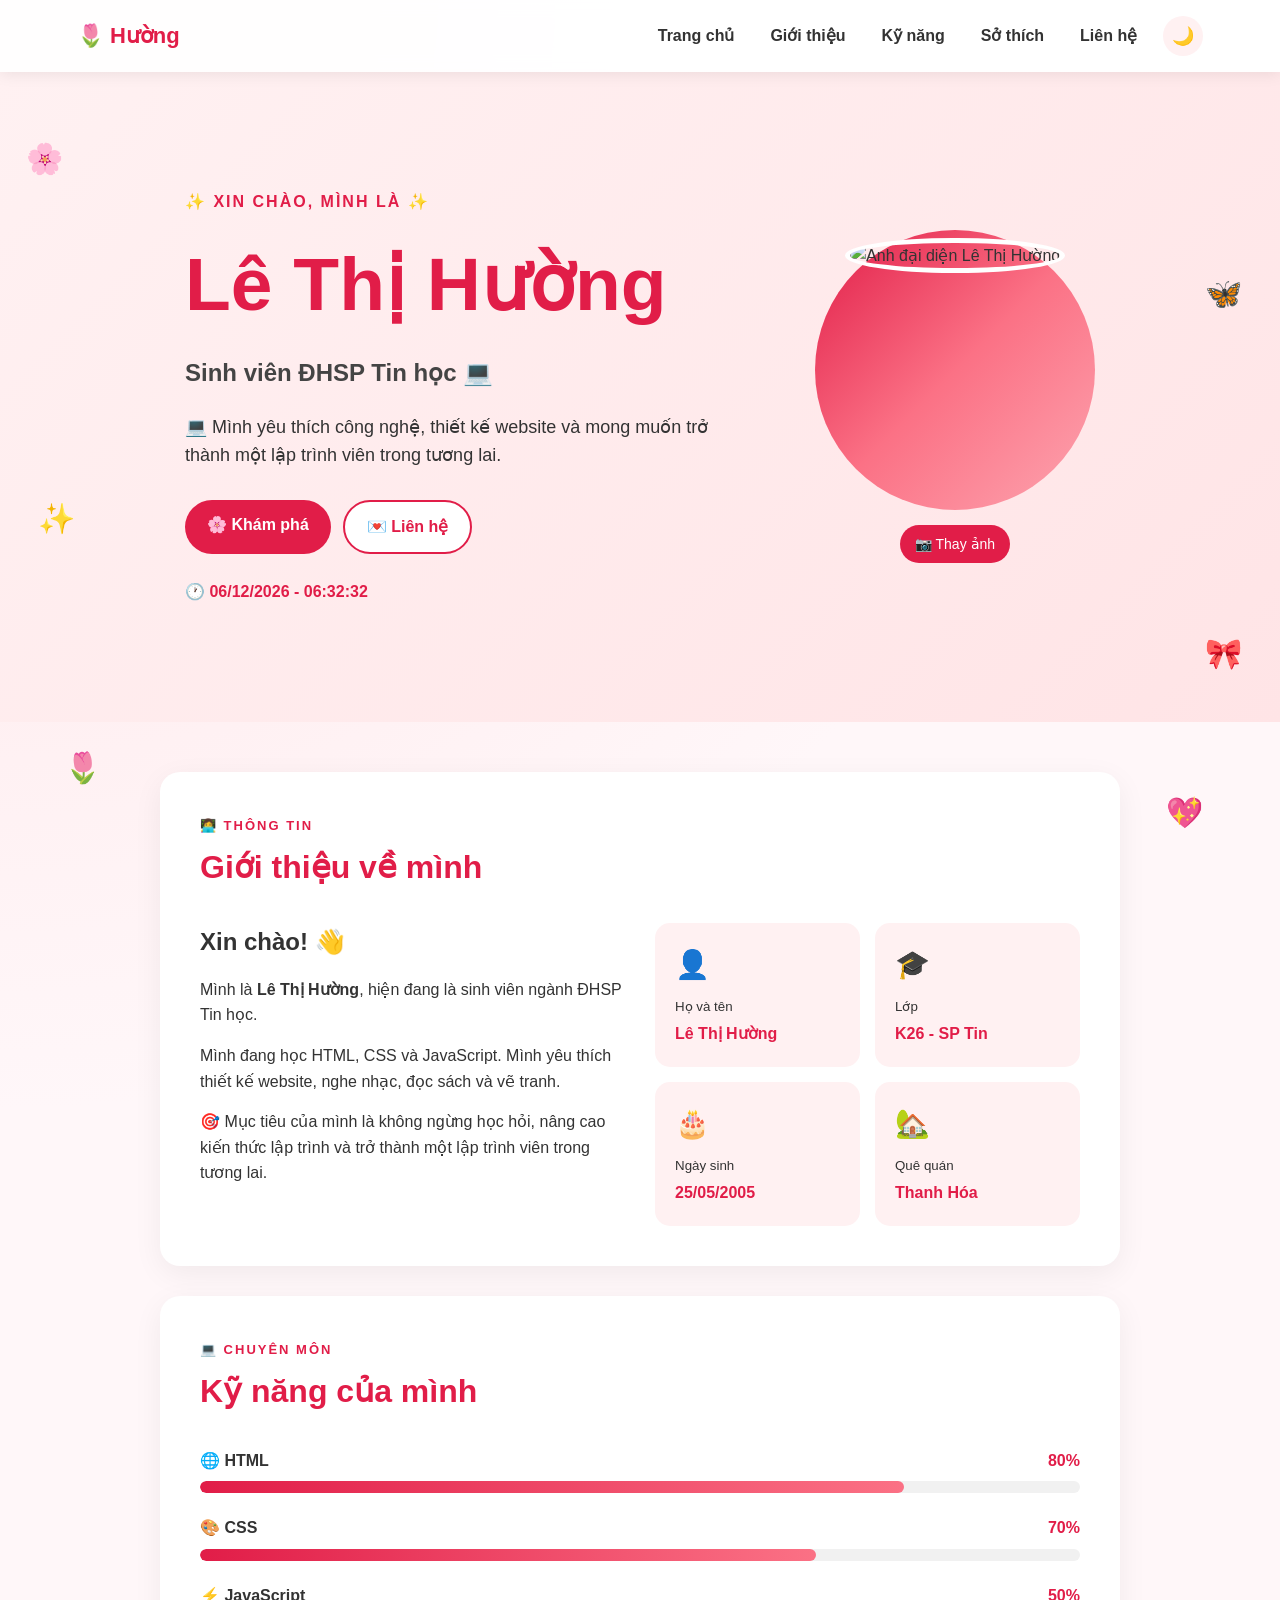
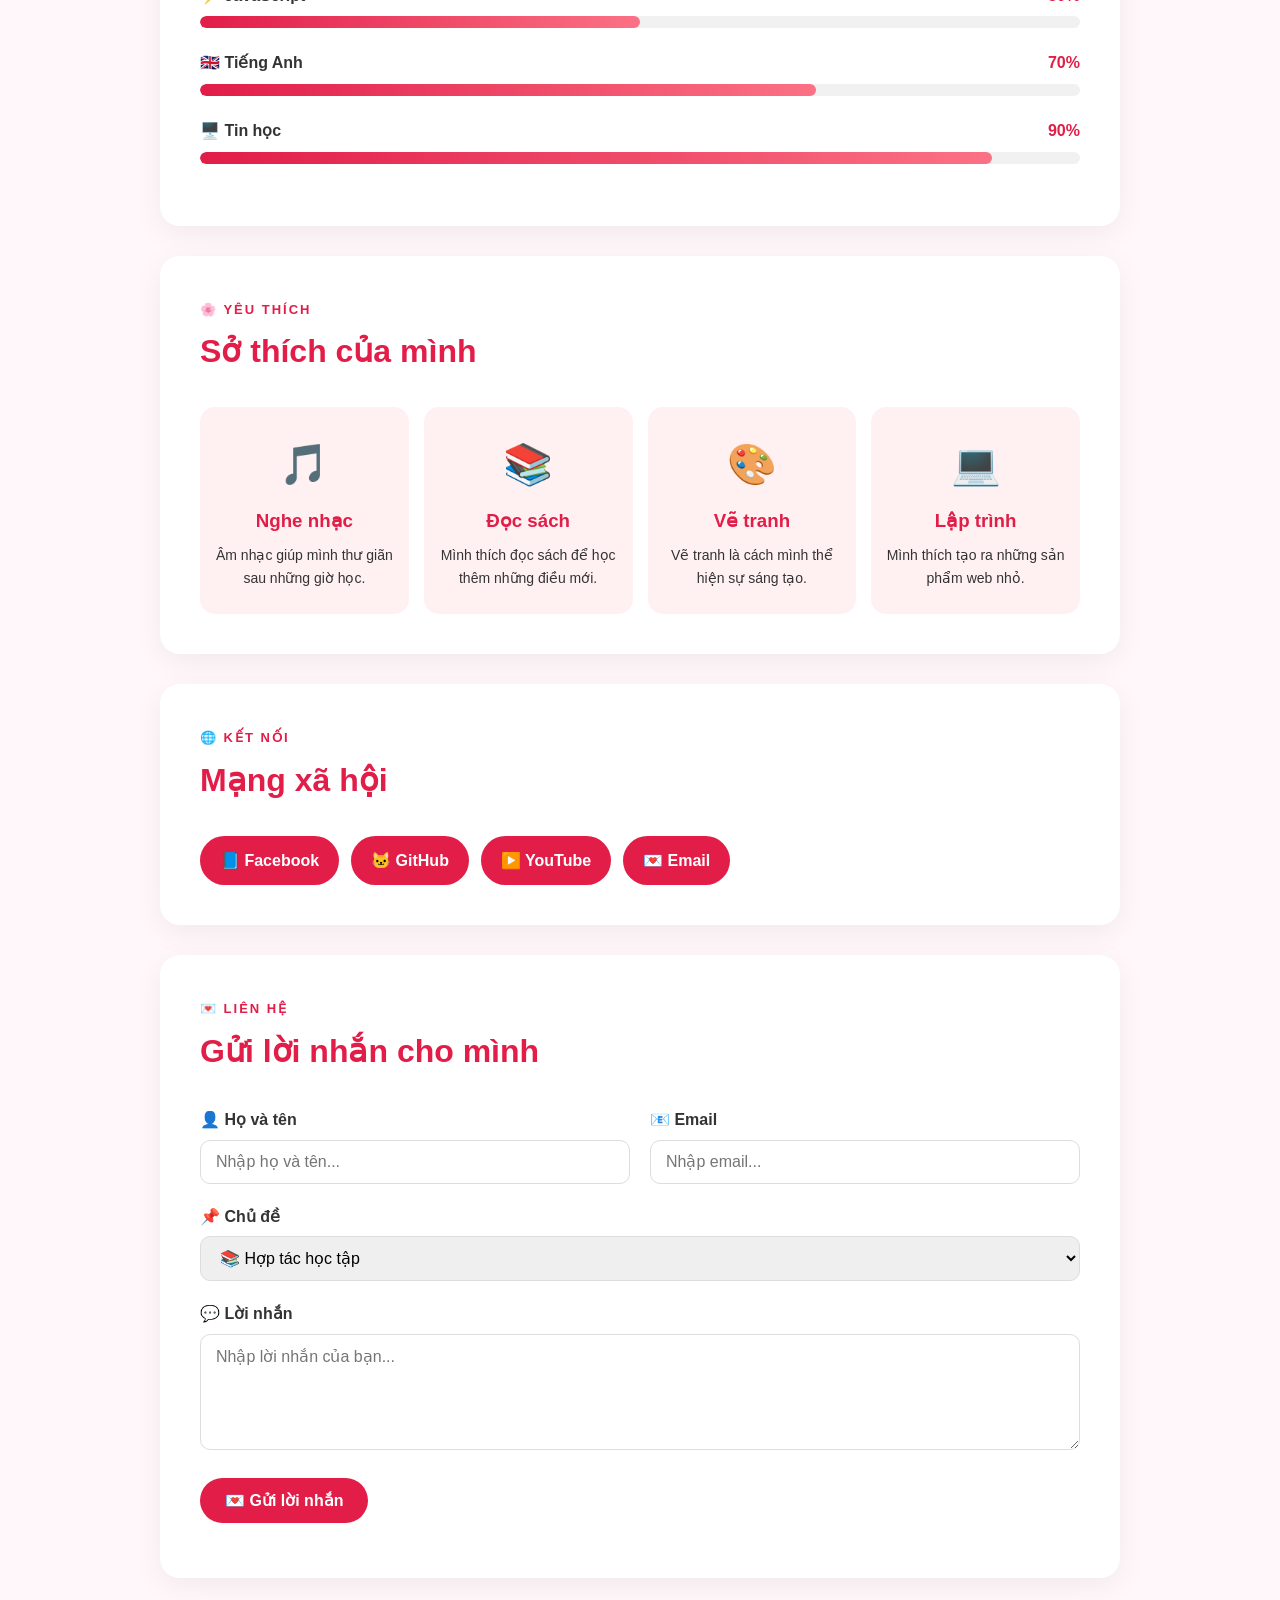
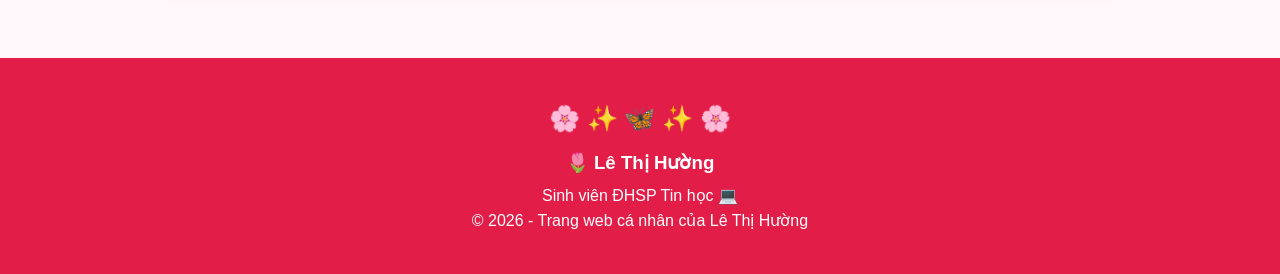
==== index.html @ eba1421c "Add files via upload" ====
<!DOCTYPE html>
<html lang="vi">
<head>
    <meta charset="UTF-8">
    <meta name="viewport" content="width=device-width, initial-scale=1.0">
    <title>Lê Thị Hường | Sư phạm Tin học</title>
    <link rel="stylesheet" href="css/style.css">
</head>
<body>

<nav class="navbar">
    <div class="logo">🌷 Hường</div>
    <button id="menu-toggle" class="menu-toggle">☰</button>
    <div id="menu" class="menu">
        <a href="#trang-chu">Trang chủ</a>
        <a href="#gioi-thieu">Giới thiệu</a>
        <a href="#ky-nang">Kỹ năng</a>
        <a href="#so-thich">Sở thích</a>
        <a href="#lien-he">Liên hệ</a>
    </div>
    <button id="dark-mode" class="dark-mode">🌙</button>
</nav>

<div class="sticker sticker-1">🌸</div>
<div class="sticker sticker-2">🦋</div>
<div class="sticker sticker-3">✨</div>
<div class="sticker sticker-4">🎀</div>
<div class="sticker sticker-5">🌷</div>
<div class="sticker sticker-6">💖</div>

<header id="trang-chu" class="hero">
    <div class="hero-content">
        <p class="hello">✨ XIN CHÀO, MÌNH LÀ ✨</p>
        <h1>Lê Thị Hường</h1>
        <h2 id="typing">Sinh viên ĐHSP Tin học</h2>
        <p class="hero-description">💻 Mình yêu thích công nghệ, thiết kế website và mong muốn trở thành một lập trình viên trong tương lai.</p>
        <div class="hero-buttons">
            <a href="#gioi-thieu" class="btn">🌸 Khám phá</a>
            <a href="#lien-he" class="btn btn-outline">💌 Liên hệ</a>
        </div>
        <div id="clock" class="clock">🕐 Đang tải thời gian...</div>
    </div>

    <div class="hero-image">
        <div class="image-box">
            <img id="avatar" src="c:\Users\HUONG\OneDrive\圖片\images.jpg" alt="Ảnh đại diện Lê Thị Hường">
        </div>
        <label for="image-input" class="change-image">📷 Thay ảnh</label>
        <input type="file" id="image-input" accept="image/*" hidden>
    </div>
</header>

<main>

<section id="gioi-thieu" class="section reveal">
    <div class="section-title">
        <span>👩‍💻 THÔNG TIN</span>
        <h2>Giới thiệu về mình</h2>
    </div>

    <div class="about">
        <div class="about-text">
            <h3>Xin chào! 👋</h3>
            <p>Mình là <strong>Lê Thị Hường</strong>, hiện đang là sinh viên ngành ĐHSP Tin học.</p>
            <p>Mình đang học HTML, CSS và JavaScript. Mình yêu thích thiết kế website, nghe nhạc, đọc sách và vẽ tranh.</p>
            <p>🎯 Mục tiêu của mình là không ngừng học hỏi, nâng cao kiến thức lập trình và trở thành một lập trình viên trong tương lai.</p>
        </div>

        <div class="info-grid">
            <div class="info-card"><span>👤</span><small>Họ và tên</small><strong>Lê Thị Hường</strong></div>
            <div class="info-card"><span>🎓</span><small>Lớp</small><strong>K26 - SP Tin</strong></div>
            <div class="info-card"><span>🎂</span><small>Ngày sinh</small><strong>25/05/2005</strong></div>
            <div class="info-card"><span>🏡</span><small>Quê quán</small><strong>Thanh Hóa</strong></div>
        </div>
    </div>
</section>

<section id="ky-nang" class="section reveal">
    <div class="section-title">
        <span>💻 CHUYÊN MÔN</span>
        <h2>Kỹ năng của mình</h2>
    </div>

    <div class="skills">
        <div class="skill">
            <div class="skill-info"><span>🌐 HTML</span><strong>80%</strong></div>
            <div class="skill-bar"><div class="skill-progress" data-width="80%"></div></div>
        </div>

        <div class="skill">
            <div class="skill-info"><span>🎨 CSS</span><strong>70%</strong></div>
            <div class="skill-bar"><div class="skill-progress" data-width="70%"></div></div>
        </div>

        <div class="skill">
            <div class="skill-info"><span>⚡ JavaScript</span><strong>50%</strong></div>
            <div class="skill-bar"><div class="skill-progress" data-width="50%"></div></div>
        </div>

        <div class="skill">
            <div class="skill-info"><span>🇬🇧 Tiếng Anh</span><strong>70%</strong></div>
            <div class="skill-bar"><div class="skill-progress" data-width="70%"></div></div>
        </div>

        <div class="skill">
            <div class="skill-info"><span>🖥️ Tin học</span><strong>90%</strong></div>
            <div class="skill-bar"><div class="skill-progress" data-width="90%"></div></div>
        </div>
    </div>
</section>

<section id="so-thich" class="section reveal">
    <div class="section-title">
        <span>🌸 YÊU THÍCH</span>
        <h2>Sở thích của mình</h2>
    </div>

    <div class="hobby-grid">
        <div class="hobby-card">
            <div class="hobby-icon">🎵</div>
            <h3>Nghe nhạc</h3>
            <p>Âm nhạc giúp mình thư giãn sau những giờ học.</p>
        </div>

        <div class="hobby-card">
            <div class="hobby-icon">📚</div>
            <h3>Đọc sách</h3>
            <p>Mình thích đọc sách để học thêm những điều mới.</p>
        </div>

        <div class="hobby-card">
            <div class="hobby-icon">🎨</div>
            <h3>Vẽ tranh</h3>
            <p>Vẽ tranh là cách mình thể hiện sự sáng tạo.</p>
        </div>

        <div class="hobby-card">
            <div class="hobby-icon">💻</div>
            <h3>Lập trình</h3>
            <p>Mình thích tạo ra những sản phẩm web nhỏ.</p>
        </div>
    </div>
</section>

<section class="section reveal">
    <div class="section-title">
        <span>🌐 KẾT NỐI</span>
        <h2>Mạng xã hội</h2>
    </div>

    <div class="social">
        <a href="https://www.facebook.com/share/1BS9uorvmJ/" target="_blank">📘 Facebook</a>
        <a href="https://github.com" target="_blank">🐱 GitHub</a>
        <a href="https://www.youtube.com/@L%C3%AATh%E1%BB%8BH%C6%B0%E1%BB%9Dng-g9j" target="_blank">▶️ YouTube</a>
        <a href="mailto:huongltb3hh2@gamil.com">💌 Email</a>
    </div>
</section>

<section id="lien-he" class="section reveal">
    <div class="section-title">
        <span>💌 LIÊN HỆ</span>
        <h2>Gửi lời nhắn cho mình</h2>
    </div>

    <form id="contact-form">
        <div class="form-row">
            <div class="form-group">
                <label>👤 Họ và tên</label>
                <input type="text" id="name" placeholder="Nhập họ và tên..." required>
            </div>

            <div class="form-group">
                <label>📧 Email</label>
                <input type="email" id="email" placeholder="Nhập email..." required>
            </div>
        </div>

        <div class="form-group">
            <label>📌 Chủ đề</label>
            <select id="subject">
                <option>📚 Hợp tác học tập</option>
                <option>💡 Góp ý website</option>
                <option>💬 Khác</option>
            </select>
        </div>

        <div class="form-group">
            <label>💬 Lời nhắn</label>
            <textarea id="message" rows="5" placeholder="Nhập lời nhắn của bạn..." required></textarea>
        </div>

        <button type="submit" class="submit-btn">💌 Gửi lời nhắn</button>
        <p id="form-message"></p>
    </form>
</section>

</main>

<footer>
    <div class="footer-sticker">🌸 ✨ 🦋 ✨ 🌸</div>
    <h3>🌷 Lê Thị Hường</h3>
    <p>Sinh viên ĐHSP Tin học 💻</p>
    <p>© 2026 - Trang web cá nhân của Lê Thị Hường</p>
</footer>

<button id="back-top">↑</button>

<script src="js/script.js"></script>
</body>
</html>
---- css/style.css ----
*{margin:0;padding:0;box-sizing:border-box;scroll-behavior:smooth}
:root{--primary:#e11d48;--secondary:#fb7185;--light-pink:#fff1f2;--background:#fff7f9;--white:#fff;--text:#333;--black:#030508}
body{font-family:Arial,Helvetica,sans-serif;background:radial-gradient(circle at top left,#ffe4e6,transparent 30%),var(--background);color:var(--text);line-height:1.6;transition:background .4s,color .4s}
.navbar{position:sticky;top:0;z-index:1000;display:flex;align-items:center;padding:15px 6%;background:rgba(255,255,255,.95);backdrop-filter:blur(10px);box-shadow:0 2px 15px rgba(0,0,0,.08)}
.logo{color:var(--primary);font-size:22px;font-weight:bold;margin-right:auto}
.menu{display:flex;gap:8px}
.menu a{text-decoration:none;color:#333;font-weight:bold;padding:8px 14px;border-radius:20px;transition:.3s}
.menu a:hover{color:white;background:var(--primary);transform:translateY(-2px)}
.menu-toggle{display:none;border:none;background:none;font-size:25px;cursor:pointer}
.dark-mode{margin-left:12px;width:40px;height:40px;border:none;border-radius:50%;background:var(--light-pink);cursor:pointer;font-size:18px}

.sticker{position:fixed;z-index:10;font-size:30px;pointer-events:none;animation:float 3s ease-in-out infinite}
.sticker-1{top:15%;left:2%}.sticker-2{top:30%;right:3%;animation-delay:.5s}.sticker-3{top:55%;left:3%;animation-delay:1s}.sticker-4{top:70%;right:3%;animation-delay:1.5s}.sticker-5{bottom:12%;left:5%;animation-delay:2s}.sticker-6{bottom:7%;right:6%;animation-delay:2.5s}
@keyframes float{0%,100%{transform:translateY(0) rotate(-5deg)}50%{transform:translateY(-15px) rotate(5deg)}}

.hero{min-height:650px;display:flex;align-items:center;justify-content:center;gap:80px;padding:80px 8%;background:linear-gradient(135deg,#fff1f2,#ffe4e6)}
.hero-content{max-width:600px}
.hello{color:var(--primary);font-weight:bold;letter-spacing:2px;margin-bottom:10px}
.hero h1{font-size:clamp(42px,7vw,75px);color:var(--primary);margin-bottom:10px}
.hero h2{min-height:35px;color:#444;margin-bottom:20px}
.hero-description{color:var(--gray);font-size:18px;max-width:550px}
.hero-buttons{display:flex;gap:12px;margin-top:30px}
.btn{display:inline-block;padding:12px 22px;border-radius:30px;background:var(--primary);color:white;text-decoration:none;font-weight:bold;transition:.3s}
.btn:hover{transform:translateY(-4px);box-shadow:0 8px 20px rgba(225,29,72,.25)}
.btn-outline{background:white;color:var(--primary);border:2px solid var(--primary)}
.clock{margin-top:25px;color:var(--primary);font-weight:bold}

.hero-image{text-align:center}
.image-box{width:280px;height:280px;padding:8px;border-radius:50%;background:linear-gradient(135deg,#e11d48,#fb7185,#fda4af);animation:imageFloat 4s ease-in-out infinite}
.image-box img{width:100%;height:100%;object-fit:cover;border-radius:50%;border:5px solid white}
@keyframes imageFloat{0%,100%{transform:translateY(0)}50%{transform:translateY(-12px)}}
.change-image{display:inline-block;margin-top:15px;padding:8px 15px;border-radius:20px;background:var(--primary);color:white;cursor:pointer;font-size:14px}

main{max-width:1000px;margin:auto;padding:50px 20px}
.section{background:white;padding:40px;margin-bottom:30px;border-radius:20px;box-shadow:0 8px 30px rgba(0,0,0,.06)}

.reveal{opacity:0;transform:translateY(50px);transition:opacity .8s ease,transform .8s ease}
.reveal.active{opacity:1;transform:translateY(0)}

.section-title{margin-bottom:30px}
.section-title span{color:var(--primary);font-size:13px;font-weight:bold;letter-spacing:2px}
.section-title h2{color:var(--primary);font-size:32px;margin-top:5px}

.about{display:grid;grid-template-columns:1fr 1fr;gap:30px}
.about-text h3{font-size:24px;margin-bottom:15px}
.about-text p{margin-bottom:15px;color:var(--gray)}
.info-grid{display:grid;grid-template-columns:1fr 1fr;gap:15px}
.info-card{padding:20px;border-radius:15px;background:var(--light-pink);transition:.3s}
.info-card:hover{transform:translateY(-5px);box-shadow:0 8px 20px rgba(225,29,72,.12)}
.info-card span{display:block;font-size:28px;margin-bottom:8px}
.info-card small{display:block;color:var(--gray)}
.info-card strong{display:block;color:var(--primary);margin-top:4px}

.skill{margin-bottom:22px}
.skill-info{display:flex;justify-content:space-between;margin-bottom:8px;font-weight:bold}
.skill-info strong{color:var(--primary)}
.skill-bar{height:12px;background:#f1f1f1;border-radius:20px;overflow:hidden}
.skill-progress{width:0;height:100%;border-radius:20px;background:linear-gradient(90deg,var(--primary),var(--secondary));transition:width 1.5s ease}

.hobby-grid{display:grid;grid-template-columns:repeat(4,1fr);gap:15px}
.hobby-card{text-align:center;padding:25px 15px;border-radius:15px;background:var(--light-pink);transition:.3s}
.hobby-card:hover{transform:translateY(-8px) rotate(1deg);box-shadow:0 10px 25px rgba(225,29,72,.12)}
.hobby-icon{font-size:40px;margin-bottom:10px}
.hobby-card h3{color:var(--primary);margin-bottom:8px}
.hobby-card p{color:var(--gray);font-size:14px}

.social{display:flex;flex-wrap:wrap;gap:12px}
.social a{text-decoration:none;color:white;background:var(--primary);padding:12px 20px;border-radius:30px;font-weight:bold;transition:.3s}
.social a:hover{transform:translateY(-4px);box-shadow:0 8px 15px rgba(225,29,72,.2)}

.form-row{display:grid;grid-template-columns:1fr 1fr;gap:20px}
.form-group{margin-bottom:20px}
.form-group label{display:block;margin-bottom:7px;font-weight:bold}
input,select,textarea{width:100%;padding:12px 15px;border:1px solid #ddd;border-radius:10px;font-family:inherit;font-size:16px;outline:none;transition:.3s}
input:focus,select:focus,textarea:focus{border-color:var(--primary);box-shadow:0 0 0 3px rgba(225,29,72,.1)}
textarea{resize:vertical}
.submit-btn{border:none;padding:13px 25px;border-radius:30px;background:var(--primary);color:white;font-size:16px;font-weight:bold;cursor:pointer;transition:.3s}
.submit-btn:hover{transform:translateY(-3px);box-shadow:0 8px 20px rgba(225,29,72,.25)}
#form-message{margin-top:15px;font-weight:bold;color:#16a34a}

footer{text-align:center;padding:40px 20px;background:var(--primary);color:white}
.footer-sticker{font-size:25px;margin-bottom:10px}
footer h3{margin-bottom:5px}

#back-top{position:fixed;right:20px;bottom:20px;width:48px;height:48px;border:none;border-radius:50%;background:var(--primary);color:white;font-size:22px;cursor:pointer;opacity:0;visibility:hidden;transition:.3s;z-index:999}
#back-top.show{opacity:1;visibility:visible}
#back-top:hover{transform:scale(1.1)}

body.dark{--background:#111827;--text:#f9fafb;--gray:#d1d5db;background:#111827;color:#f9fafb}
body.dark .navbar{background:rgba(17,24,39,.95)}
body.dark .menu a{color:white}
body.dark .dark-mode{background:#374151}
body.dark .hero{background:linear-gradient(135deg,#1f2937,#374151)}
body.dark .hero h2{color:white}
body.dark .section{background:#1f2937}
body.dark .info-card,body.dark .hobby-card{background:#374151}
body.dark input,body.dark select,body.dark textarea{background:#374151;color:white;border-color:#6b7280}
body.dark .skill-bar{background:#374151}

@media(max-width:768px){
.navbar{padding:12px 20px}
.menu-toggle{display:block;order:2;margin-left:10px}
.dark-mode{order:3}
.menu{position:absolute;top:100%;left:0;width:100%;display:none;flex-direction:column;padding:15px;background:white;box-shadow:0 8px 15px rgba(0,0,0,.1)}
.menu.show{display:flex}
.menu a{text-align:center}
.hero{min-height:auto;flex-direction:column-reverse;gap:35px;padding:60px 20px}
.hero-content{text-align:center}
.hero-buttons{justify-content:center;flex-wrap:wrap}
.image-box{width:220px;height:220px}
main{padding:30px 15px}
.section{padding:25px 20px}
.about{grid-template-columns:1fr}
.hobby-grid{grid-template-columns:1fr 1fr}
.form-row{grid-template-columns:1fr}
.sticker{font-size:22px}
.sticker-1,.sticker-3,.sticker-5{left:1%}
.sticker-2,.sticker-4,.sticker-6{right:1%}
}

@media(max-width:480px){
.hero h1{font-size:42px}
.section-title h2{font-size:26px}
.info-grid{grid-template-columns:1fr}
.hobby-grid{grid-template-columns:1fr}
.social{flex-direction:column}
.social a{text-align:center}
}
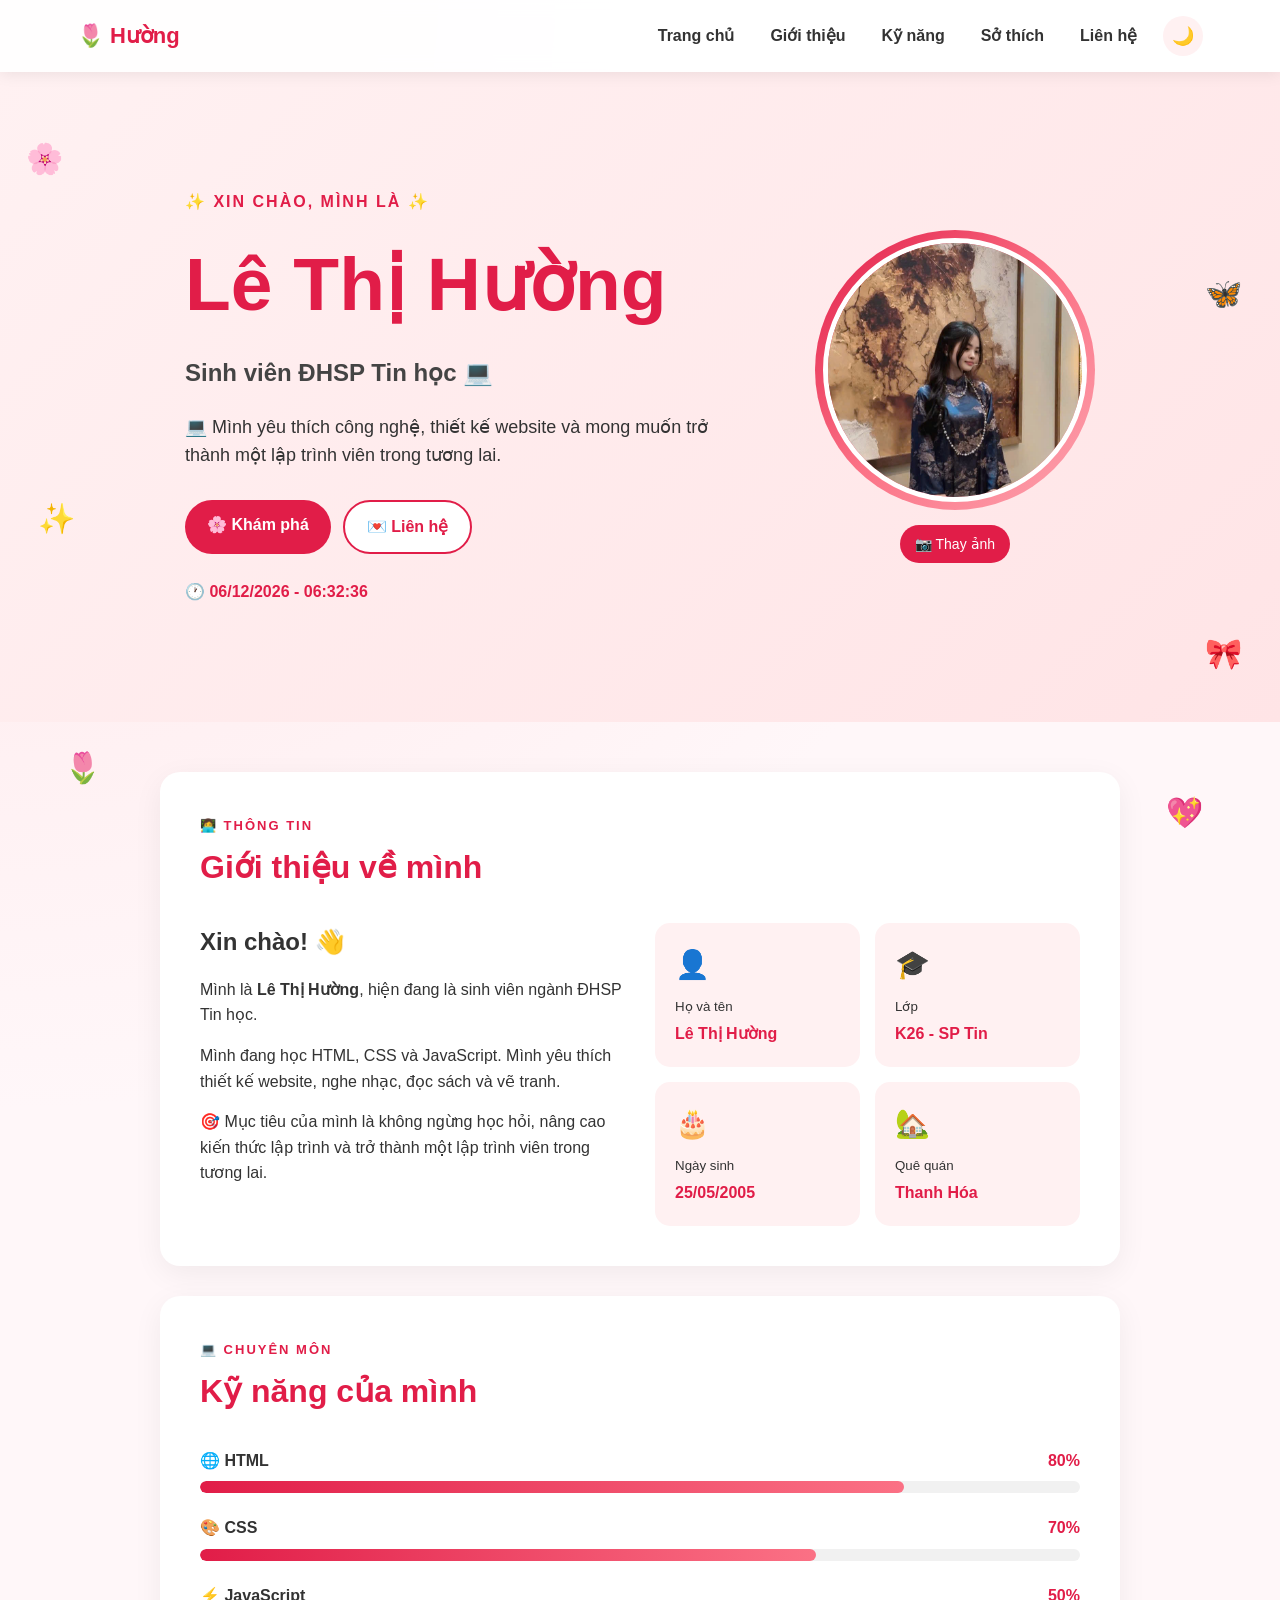
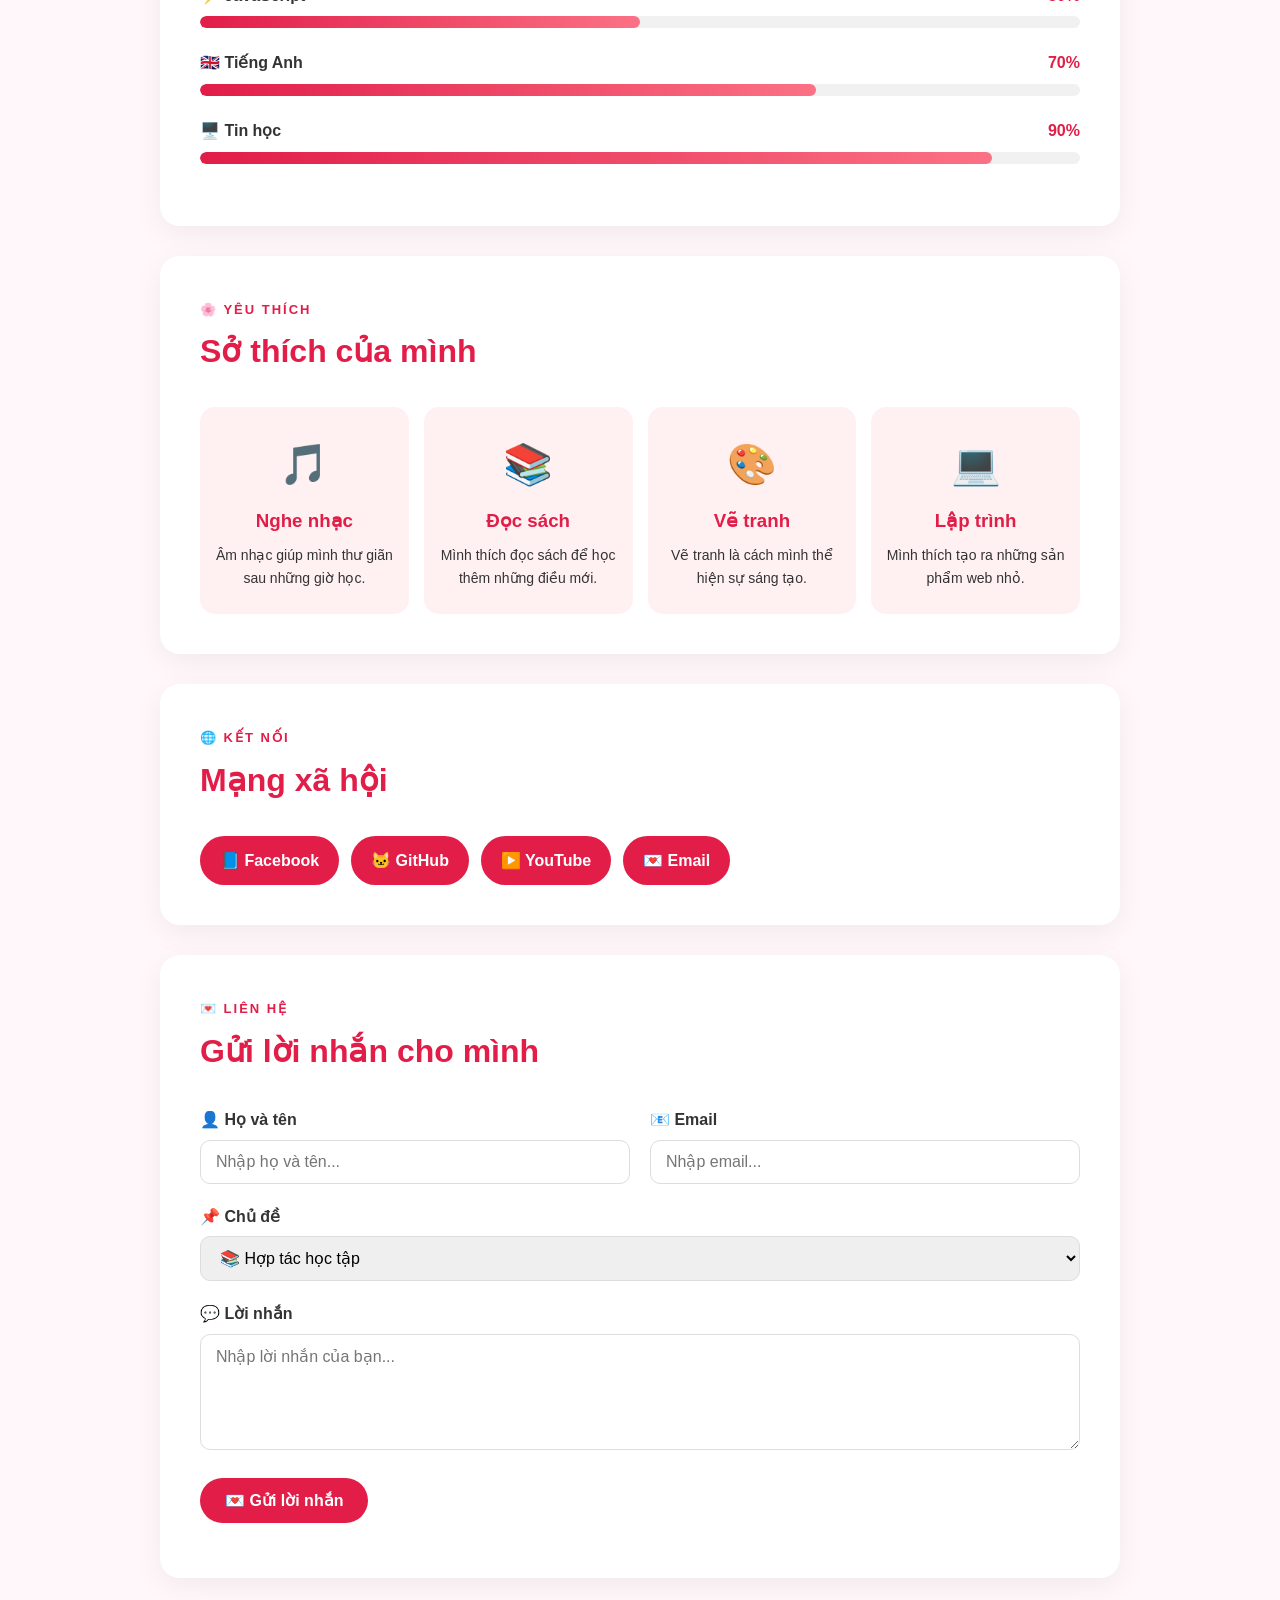
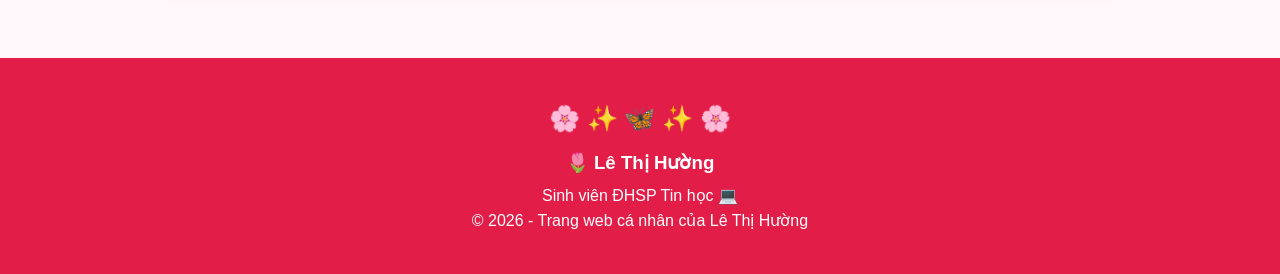
==== commit 549dd966: "Add files via upload" ====
--- a/index.html
+++ b/index.html
@@ -1,24 +1,25 @@
+
 <!DOCTYPE html>
 <html lang="vi">
 <head>
-    <meta charset="UTF-8">
-    <meta name="viewport" content="width=device-width, initial-scale=1.0">
-    <title>Lê Thị Hường | Sư phạm Tin học</title>
-    <link rel="stylesheet" href="css/style.css">
+<meta charset="UTF-8">
+<meta name="viewport" content="width=device-width, initial-scale=1.0">
+<title>Lê Thị Hường | Sư phạm Tin học</title>
+<link rel="stylesheet" href="css/style.css">
 </head>
 <body>
 
 <nav class="navbar">
-    <div class="logo">🌷 Hường</div>
-    <button id="menu-toggle" class="menu-toggle">☰</button>
-    <div id="menu" class="menu">
-        <a href="#trang-chu">Trang chủ</a>
-        <a href="#gioi-thieu">Giới thiệu</a>
-        <a href="#ky-nang">Kỹ năng</a>
-        <a href="#so-thich">Sở thích</a>
-        <a href="#lien-he">Liên hệ</a>
-    </div>
-    <button id="dark-mode" class="dark-mode">🌙</button>
+<div class="logo">🌷 Hường</div>
+<button id="menu-toggle" class="menu-toggle">☰</button>
+<div id="menu" class="menu">
+<a href="#trang-chu">Trang chủ</a>
+<a href="#gioi-thieu">Giới thiệu</a>
+<a href="#ky-nang">Kỹ năng</a>
+<a href="#so-thich">Sở thích</a>
+<a href="#lien-he">Liên hệ</a>
+</div>
+<button id="dark-mode" class="dark-mode">🌙</button>
 </nav>
 
 <div class="sticker sticker-1">🌸</div>
@@ -29,178 +30,186 @@
 <div class="sticker sticker-6">💖</div>
 
 <header id="trang-chu" class="hero">
-    <div class="hero-content">
-        <p class="hello">✨ XIN CHÀO, MÌNH LÀ ✨</p>
-        <h1>Lê Thị Hường</h1>
-        <h2 id="typing">Sinh viên ĐHSP Tin học</h2>
-        <p class="hero-description">💻 Mình yêu thích công nghệ, thiết kế website và mong muốn trở thành một lập trình viên trong tương lai.</p>
-        <div class="hero-buttons">
-            <a href="#gioi-thieu" class="btn">🌸 Khám phá</a>
-            <a href="#lien-he" class="btn btn-outline">💌 Liên hệ</a>
-        </div>
-        <div id="clock" class="clock">🕐 Đang tải thời gian...</div>
-    </div>
-
-    <div class="hero-image">
-        <div class="image-box">
-            <img id="avatar" src="c:\Users\HUONG\OneDrive\圖片\images.jpg" alt="Ảnh đại diện Lê Thị Hường">
-        </div>
-        <label for="image-input" class="change-image">📷 Thay ảnh</label>
-        <input type="file" id="image-input" accept="image/*" hidden>
-    </div>
+<div class="hero-content">
+<p class="hello">✨ XIN CHÀO, MÌNH LÀ ✨</p>
+<h1>Lê Thị Hường</h1>
+<h2 id="typing">Sinh viên ĐHSP Tin học</h2>
+<p class="hero-description">💻 Mình yêu thích công nghệ, thiết kế website và mong muốn trở thành một lập trình viên trong tương lai.</p>
+<div class="hero-buttons">
+<a href="#gioi-thieu" class="btn">🌸 Khám phá</a>
+<a href="#lien-he" class="btn btn-outline">💌 Liên hệ</a>
+</div>
+<div id="clock" class="clock">🕐 Đang tải thời gian...</div>
+</div>
+
+<div class="hero-image">
+<div class="image-box">
+<img id="avatar" src="images/images.jpg" alt="Ảnh đại diện Lê Thị Hường">
+</div>
+<label for="image-input" class="change-image">📷 Thay ảnh</label>
+<input type="file" id="image-input" accept="image/*" hidden>
+</div>
 </header>
 
 <main>
 
 <section id="gioi-thieu" class="section reveal">
-    <div class="section-title">
-        <span>👩‍💻 THÔNG TIN</span>
-        <h2>Giới thiệu về mình</h2>
-    </div>
-
-    <div class="about">
-        <div class="about-text">
-            <h3>Xin chào! 👋</h3>
-            <p>Mình là <strong>Lê Thị Hường</strong>, hiện đang là sinh viên ngành ĐHSP Tin học.</p>
-            <p>Mình đang học HTML, CSS và JavaScript. Mình yêu thích thiết kế website, nghe nhạc, đọc sách và vẽ tranh.</p>
-            <p>🎯 Mục tiêu của mình là không ngừng học hỏi, nâng cao kiến thức lập trình và trở thành một lập trình viên trong tương lai.</p>
-        </div>
-
-        <div class="info-grid">
-            <div class="info-card"><span>👤</span><small>Họ và tên</small><strong>Lê Thị Hường</strong></div>
-            <div class="info-card"><span>🎓</span><small>Lớp</small><strong>K26 - SP Tin</strong></div>
-            <div class="info-card"><span>🎂</span><small>Ngày sinh</small><strong>25/05/2005</strong></div>
-            <div class="info-card"><span>🏡</span><small>Quê quán</small><strong>Thanh Hóa</strong></div>
-        </div>
-    </div>
+<div class="section-title">
+<span>👩‍💻 THÔNG TIN</span>
+<h2>Giới thiệu về mình</h2>
+</div>
+
+<div class="about">
+<div class="about-text">
+<h3>Xin chào! 👋</h3>
+<p>Mình là <strong>Lê Thị Hường</strong>, hiện đang là sinh viên ngành ĐHSP Tin học.</p>
+<p>Mình đang học HTML, CSS và JavaScript. Mình yêu thích thiết kế website, nghe nhạc, đọc sách và vẽ tranh.</p>
+<p>🎯 Mục tiêu của mình là không ngừng học hỏi, nâng cao kiến thức lập trình và trở thành một lập trình viên trong tương lai.</p>
+</div>
+
+<div class="info-grid">
+<div class="info-card"><span>👤</span><small>Họ và tên</small><strong>Lê Thị Hường</strong></div>
+<div class="info-card"><span>🎓</span><small>Lớp</small><strong>K26 - SP Tin</strong></div>
+<div class="info-card"><span>🎂</span><small>Ngày sinh</small><strong>25/05/2005</strong></div>
+<div class="info-card"><span>🏡</span><small>Quê quán</small><strong>Thanh Hóa</strong></div>
+</div>
+</div>
 </section>
 
 <section id="ky-nang" class="section reveal">
-    <div class="section-title">
-        <span>💻 CHUYÊN MÔN</span>
-        <h2>Kỹ năng của mình</h2>
-    </div>
-
-    <div class="skills">
-        <div class="skill">
-            <div class="skill-info"><span>🌐 HTML</span><strong>80%</strong></div>
-            <div class="skill-bar"><div class="skill-progress" data-width="80%"></div></div>
-        </div>
-
-        <div class="skill">
-            <div class="skill-info"><span>🎨 CSS</span><strong>70%</strong></div>
-            <div class="skill-bar"><div class="skill-progress" data-width="70%"></div></div>
-        </div>
-
-        <div class="skill">
-            <div class="skill-info"><span>⚡ JavaScript</span><strong>50%</strong></div>
-            <div class="skill-bar"><div class="skill-progress" data-width="50%"></div></div>
-        </div>
-
-        <div class="skill">
-            <div class="skill-info"><span>🇬🇧 Tiếng Anh</span><strong>70%</strong></div>
-            <div class="skill-bar"><div class="skill-progress" data-width="70%"></div></div>
-        </div>
-
-        <div class="skill">
-            <div class="skill-info"><span>🖥️ Tin học</span><strong>90%</strong></div>
-            <div class="skill-bar"><div class="skill-progress" data-width="90%"></div></div>
-        </div>
-    </div>
+<div class="section-title">
+<span>💻 CHUYÊN MÔN</span>
+<h2>Kỹ năng của mình</h2>
+</div>
+
+<div class="skills">
+
+<div class="skill">
+<div class="skill-info"><span>🌐 HTML</span><strong>80%</strong></div>
+<div class="skill-bar"><div class="skill-progress" data-width="80%"></div></div>
+</div>
+
+<div class="skill">
+<div class="skill-info"><span>🎨 CSS</span><strong>70%</strong></div>
+<div class="skill-bar"><div class="skill-progress" data-width="70%"></div></div>
+</div>
+
+<div class="skill">
+<div class="skill-info"><span>⚡ JavaScript</span><strong>50%</strong></div>
+<div class="skill-bar"><div class="skill-progress" data-width="50%"></div></div>
+</div>
+
+<div class="skill">
+<div class="skill-info"><span>🇬🇧 Tiếng Anh</span><strong>70%</strong></div>
+<div class="skill-bar"><div class="skill-progress" data-width="70%"></div></div>
+</div>
+
+<div class="skill">
+<div class="skill-info"><span>🖥️ Tin học</span><strong>90%</strong></div>
+<div class="skill-bar"><div class="skill-progress" data-width="90%"></div></div>
+</div>
+
+</div>
 </section>
 
 <section id="so-thich" class="section reveal">
-    <div class="section-title">
-        <span>🌸 YÊU THÍCH</span>
-        <h2>Sở thích của mình</h2>
-    </div>
-
-    <div class="hobby-grid">
-        <div class="hobby-card">
-            <div class="hobby-icon">🎵</div>
-            <h3>Nghe nhạc</h3>
-            <p>Âm nhạc giúp mình thư giãn sau những giờ học.</p>
-        </div>
-
-        <div class="hobby-card">
-            <div class="hobby-icon">📚</div>
-            <h3>Đọc sách</h3>
-            <p>Mình thích đọc sách để học thêm những điều mới.</p>
-        </div>
-
-        <div class="hobby-card">
-            <div class="hobby-icon">🎨</div>
-            <h3>Vẽ tranh</h3>
-            <p>Vẽ tranh là cách mình thể hiện sự sáng tạo.</p>
-        </div>
-
-        <div class="hobby-card">
-            <div class="hobby-icon">💻</div>
-            <h3>Lập trình</h3>
-            <p>Mình thích tạo ra những sản phẩm web nhỏ.</p>
-        </div>
-    </div>
+<div class="section-title">
+<span>🌸 YÊU THÍCH</span>
+<h2>Sở thích của mình</h2>
+</div>
+
+<div class="hobby-grid">
+
+<div class="hobby-card">
+<div class="hobby-icon">🎵</div>
+<h3>Nghe nhạc</h3>
+<p>Âm nhạc giúp mình thư giãn sau những giờ học.</p>
+</div>
+
+<div class="hobby-card">
+<div class="hobby-icon">📚</div>
+<h3>Đọc sách</h3>
+<p>Mình thích đọc sách để học thêm những điều mới.</p>
+</div>
+
+<div class="hobby-card">
+<div class="hobby-icon">🎨</div>
+<h3>Vẽ tranh</h3>
+<p>Vẽ tranh là cách mình thể hiện sự sáng tạo.</p>
+</div>
+
+<div class="hobby-card">
+<div class="hobby-icon">💻</div>
+<h3>Lập trình</h3>
+<p>Mình thích tạo ra những sản phẩm web nhỏ.</p>
+</div>
+
+</div>
 </section>
 
 <section class="section reveal">
-    <div class="section-title">
-        <span>🌐 KẾT NỐI</span>
-        <h2>Mạng xã hội</h2>
-    </div>
-
-    <div class="social">
-        <a href="https://www.facebook.com/share/1BS9uorvmJ/" target="_blank">📘 Facebook</a>
-        <a href="https://github.com" target="_blank">🐱 GitHub</a>
-        <a href="https://www.youtube.com/@L%C3%AATh%E1%BB%8BH%C6%B0%E1%BB%9Dng-g9j" target="_blank">▶️ YouTube</a>
-        <a href="mailto:huongltb3hh2@gamil.com">💌 Email</a>
-    </div>
+<div class="section-title">
+<span>🌐 KẾT NỐI</span>
+<h2>Mạng xã hội</h2>
+</div>
+
+<div class="social">
+<a href="https://www.facebook.com/share/1BS9uorvmJ/" target="_blank">📘 Facebook</a>
+<a href="https://github.com" target="_blank">🐱 GitHub</a>
+<a href="https://www.youtube.com/@L%C3%AATh%E1%BB%8BH%C6%B0%E1%BB%9Dng-g9j" target="_blank">▶️ YouTube</a>
+<a href="mailto:huongltb3hh2@gmail.com">💌 Email</a>
+</div>
 </section>
 
 <section id="lien-he" class="section reveal">
-    <div class="section-title">
-        <span>💌 LIÊN HỆ</span>
-        <h2>Gửi lời nhắn cho mình</h2>
-    </div>
-
-    <form id="contact-form">
-        <div class="form-row">
-            <div class="form-group">
-                <label>👤 Họ và tên</label>
-                <input type="text" id="name" placeholder="Nhập họ và tên..." required>
-            </div>
-
-            <div class="form-group">
-                <label>📧 Email</label>
-                <input type="email" id="email" placeholder="Nhập email..." required>
-            </div>
-        </div>
-
-        <div class="form-group">
-            <label>📌 Chủ đề</label>
-            <select id="subject">
-                <option>📚 Hợp tác học tập</option>
-                <option>💡 Góp ý website</option>
-                <option>💬 Khác</option>
-            </select>
-        </div>
-
-        <div class="form-group">
-            <label>💬 Lời nhắn</label>
-            <textarea id="message" rows="5" placeholder="Nhập lời nhắn của bạn..." required></textarea>
-        </div>
-
-        <button type="submit" class="submit-btn">💌 Gửi lời nhắn</button>
-        <p id="form-message"></p>
-    </form>
+<div class="section-title">
+<span>💌 LIÊN HỆ</span>
+<h2>Gửi lời nhắn cho mình</h2>
+</div>
+
+<form id="contact-form">
+
+<div class="form-row">
+
+<div class="form-group">
+<label>👤 Họ và tên</label>
+<input type="text" id="name" placeholder="Nhập họ và tên..." required>
+</div>
+
+<div class="form-group">
+<label>📧 Email</label>
+<input type="email" id="email" placeholder="Nhập email..." required>
+</div>
+
+</div>
+
+<div class="form-group">
+<label>📌 Chủ đề</label>
+<select id="subject">
+<option>📚 Hợp tác học tập</option>
+<option>💡 Góp ý website</option>
+<option>💬 Khác</option>
+</select>
+</div>
+
+<div class="form-group">
+<label>💬 Lời nhắn</label>
+<textarea id="message" rows="5" placeholder="Nhập lời nhắn của bạn..." required></textarea>
+</div>
+
+<button type="submit" class="submit-btn">💌 Gửi lời nhắn</button>
+<p id="form-message"></p>
+
+</form>
 </section>
 
 </main>
 
 <footer>
-    <div class="footer-sticker">🌸 ✨ 🦋 ✨ 🌸</div>
-    <h3>🌷 Lê Thị Hường</h3>
-    <p>Sinh viên ĐHSP Tin học 💻</p>
-    <p>© 2026 - Trang web cá nhân của Lê Thị Hường</p>
+<div class="footer-sticker">🌸 ✨ 🦋 ✨ 🌸</div>
+<h3>🌷 Lê Thị Hường</h3>
+<p>Sinh viên ĐHSP Tin học 💻</p>
+<p>© 2026 - Trang web cá nhân của Lê Thị Hường</p>
 </footer>
 
 <button id="back-top">↑</button>
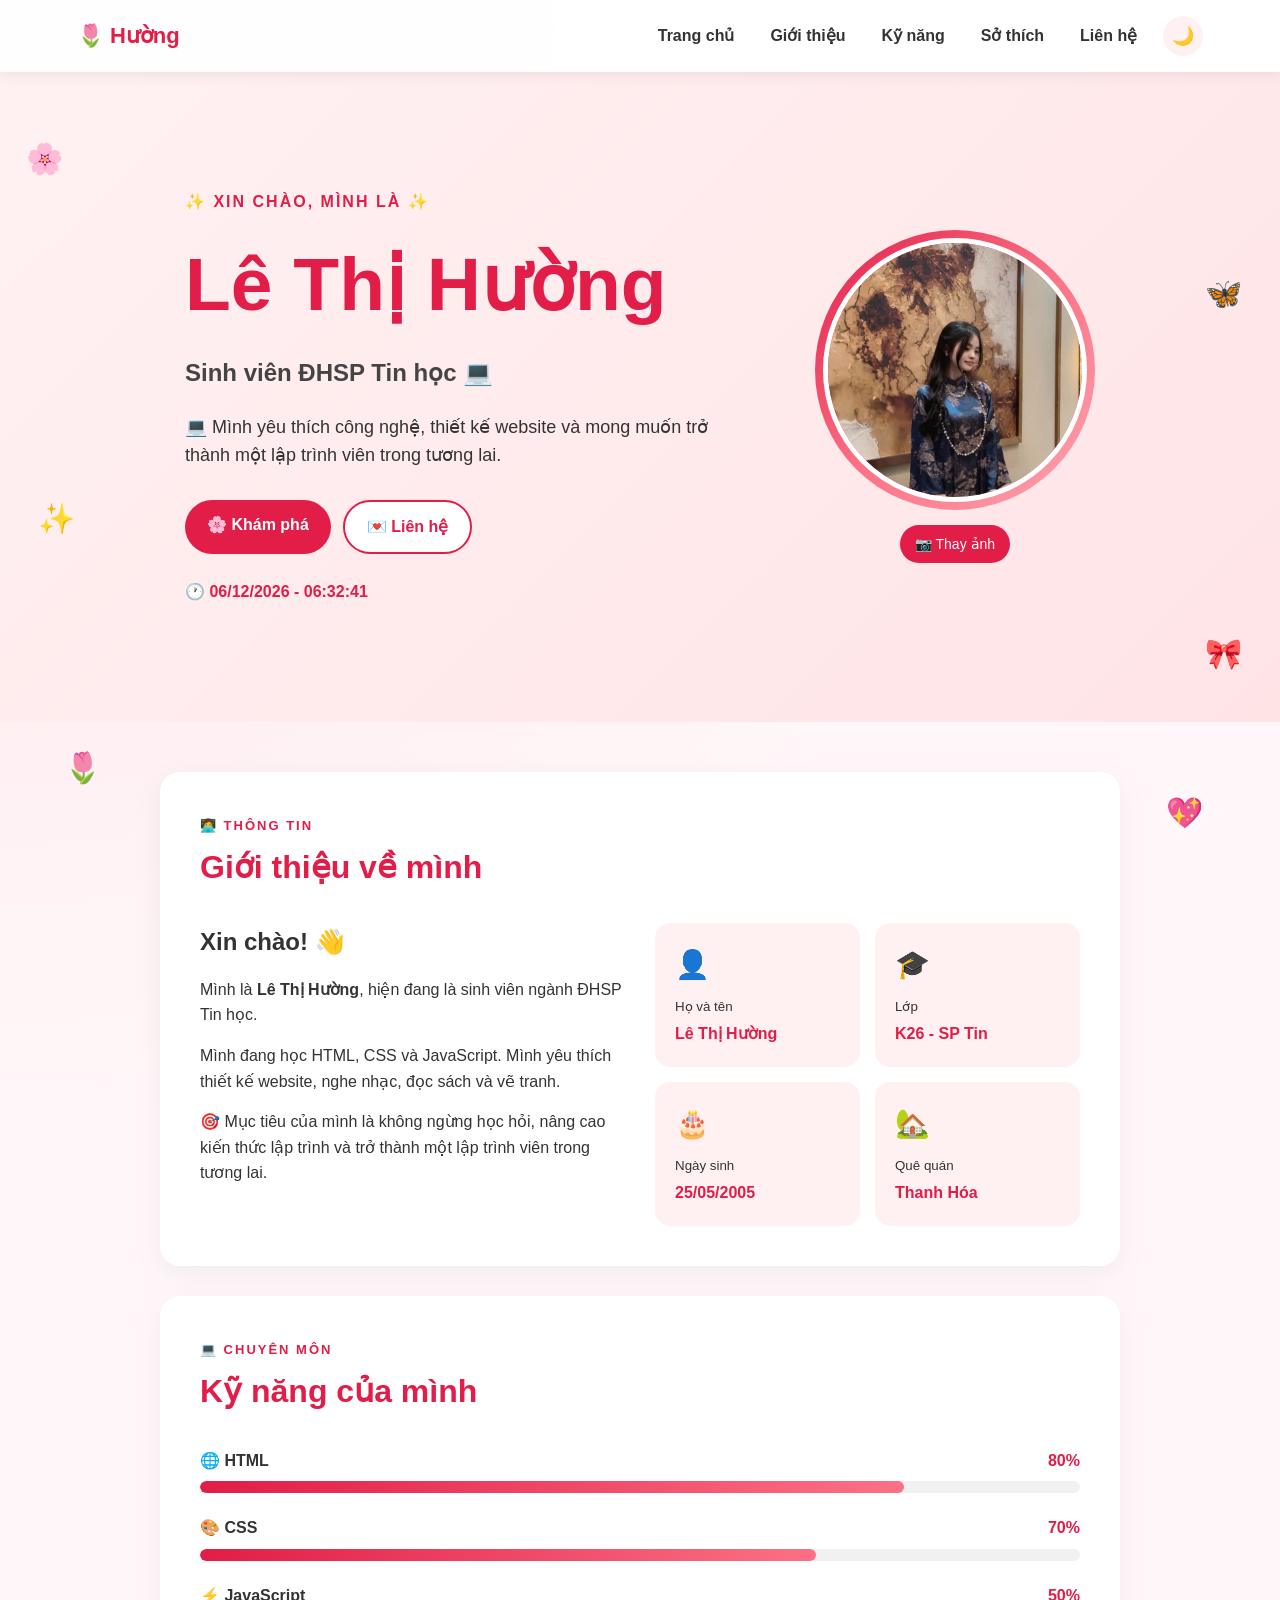
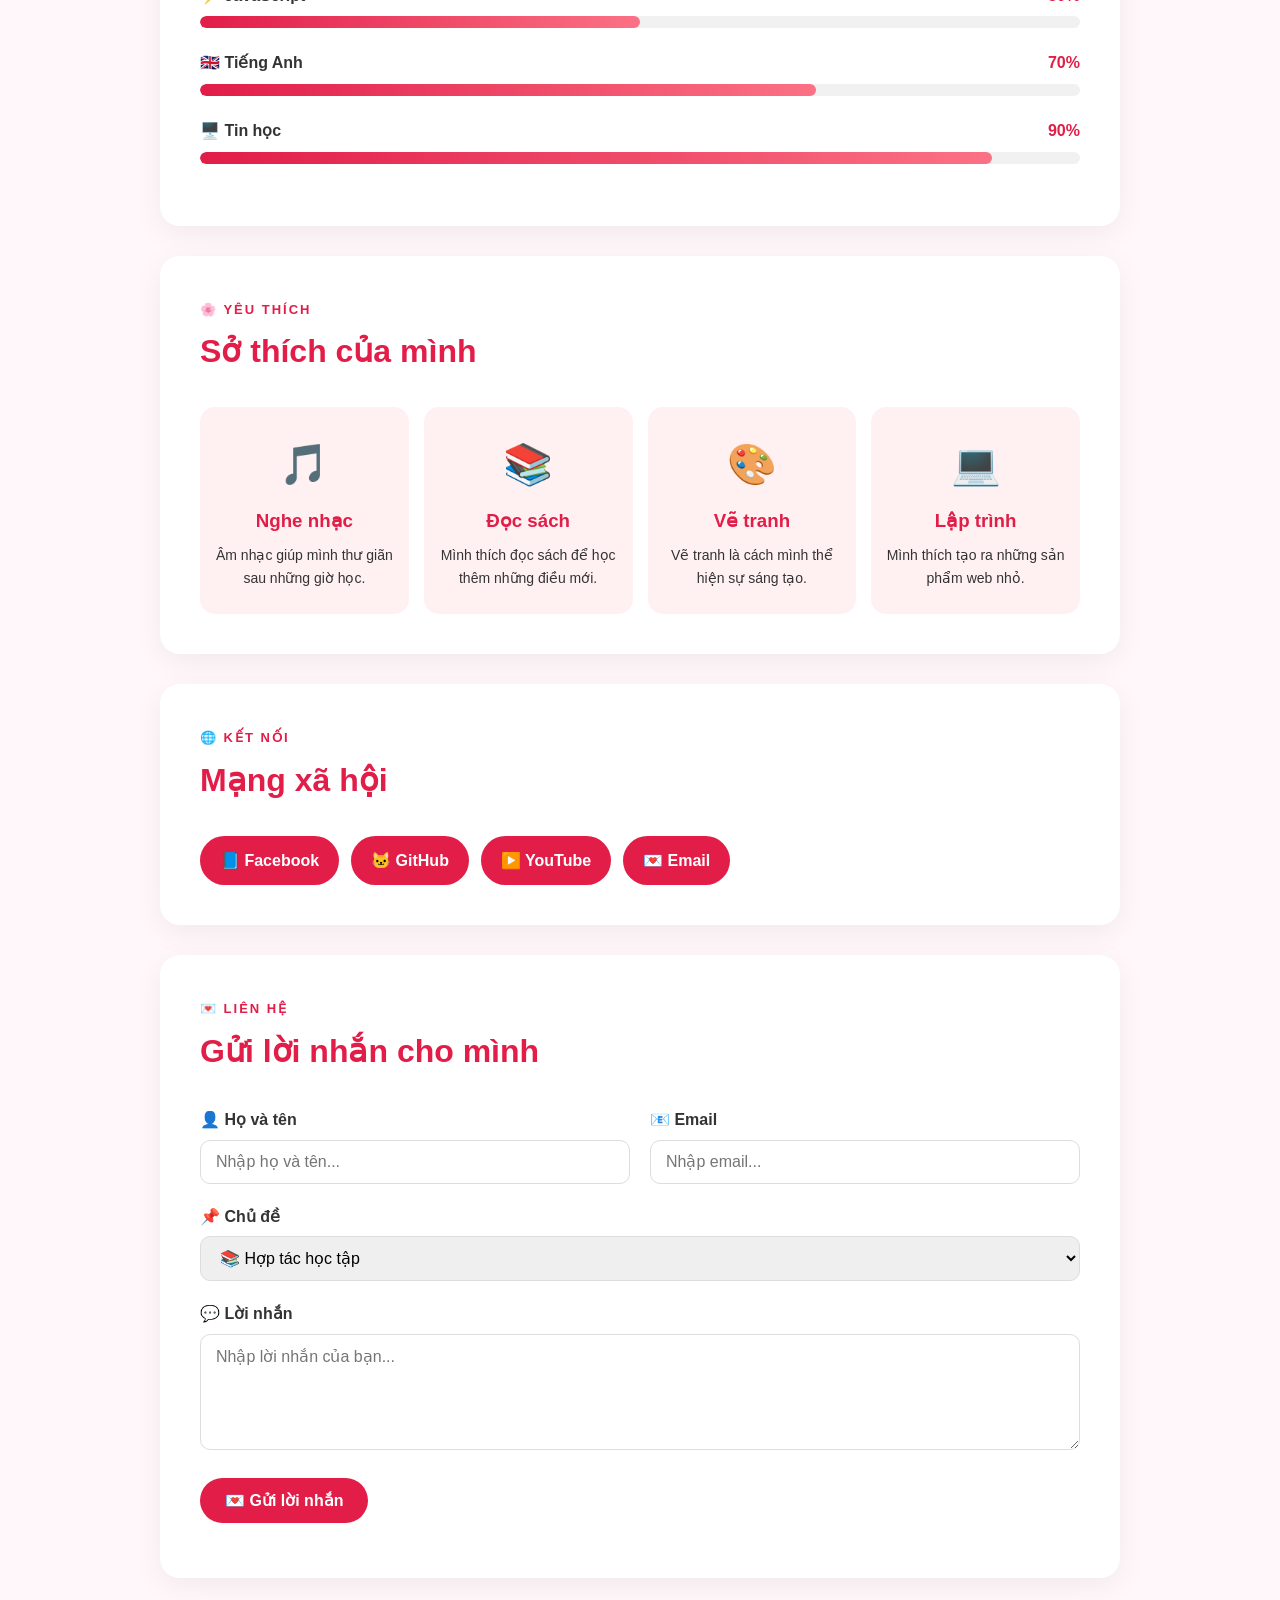
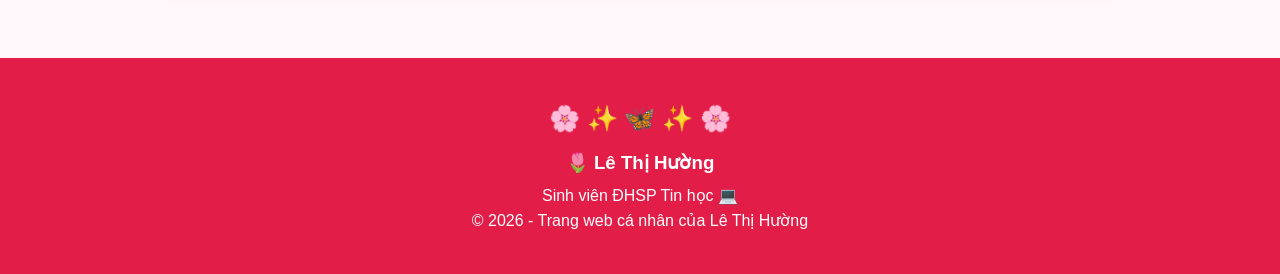
==== commit 786c0c09: "Add files via upload" ====
--- a/index.html
+++ b/index.html
@@ -44,7 +44,7 @@
 
 <div class="hero-image">
 <div class="image-box">
-<img id="avatar" src="images/images.jpg" alt="Ảnh đại diện Lê Thị Hường">
+<img id="avatar" src="./images/images.jpg" alt="Ảnh đại diện Lê Thị Hường">  
 </div>
 <label for="image-input" class="change-image">📷 Thay ảnh</label>
 <input type="file" id="image-input" accept="image/*" hidden>
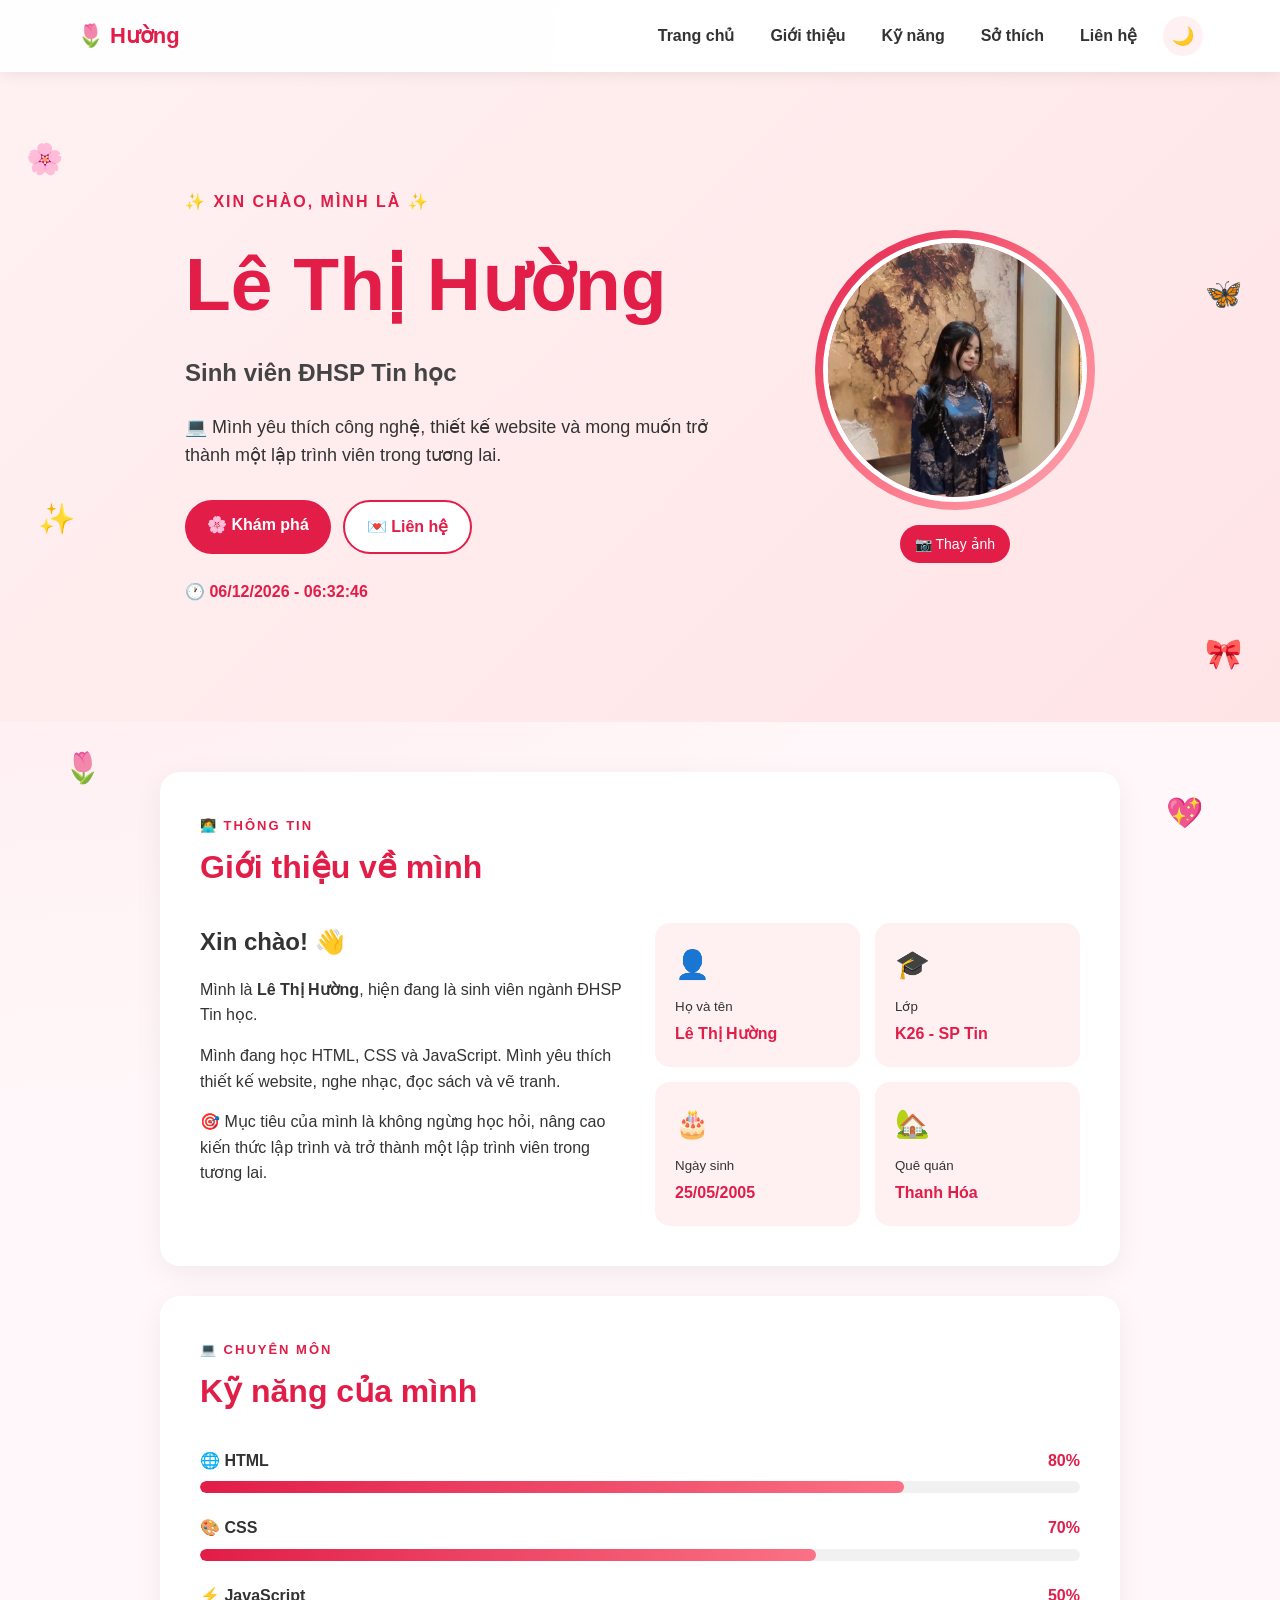
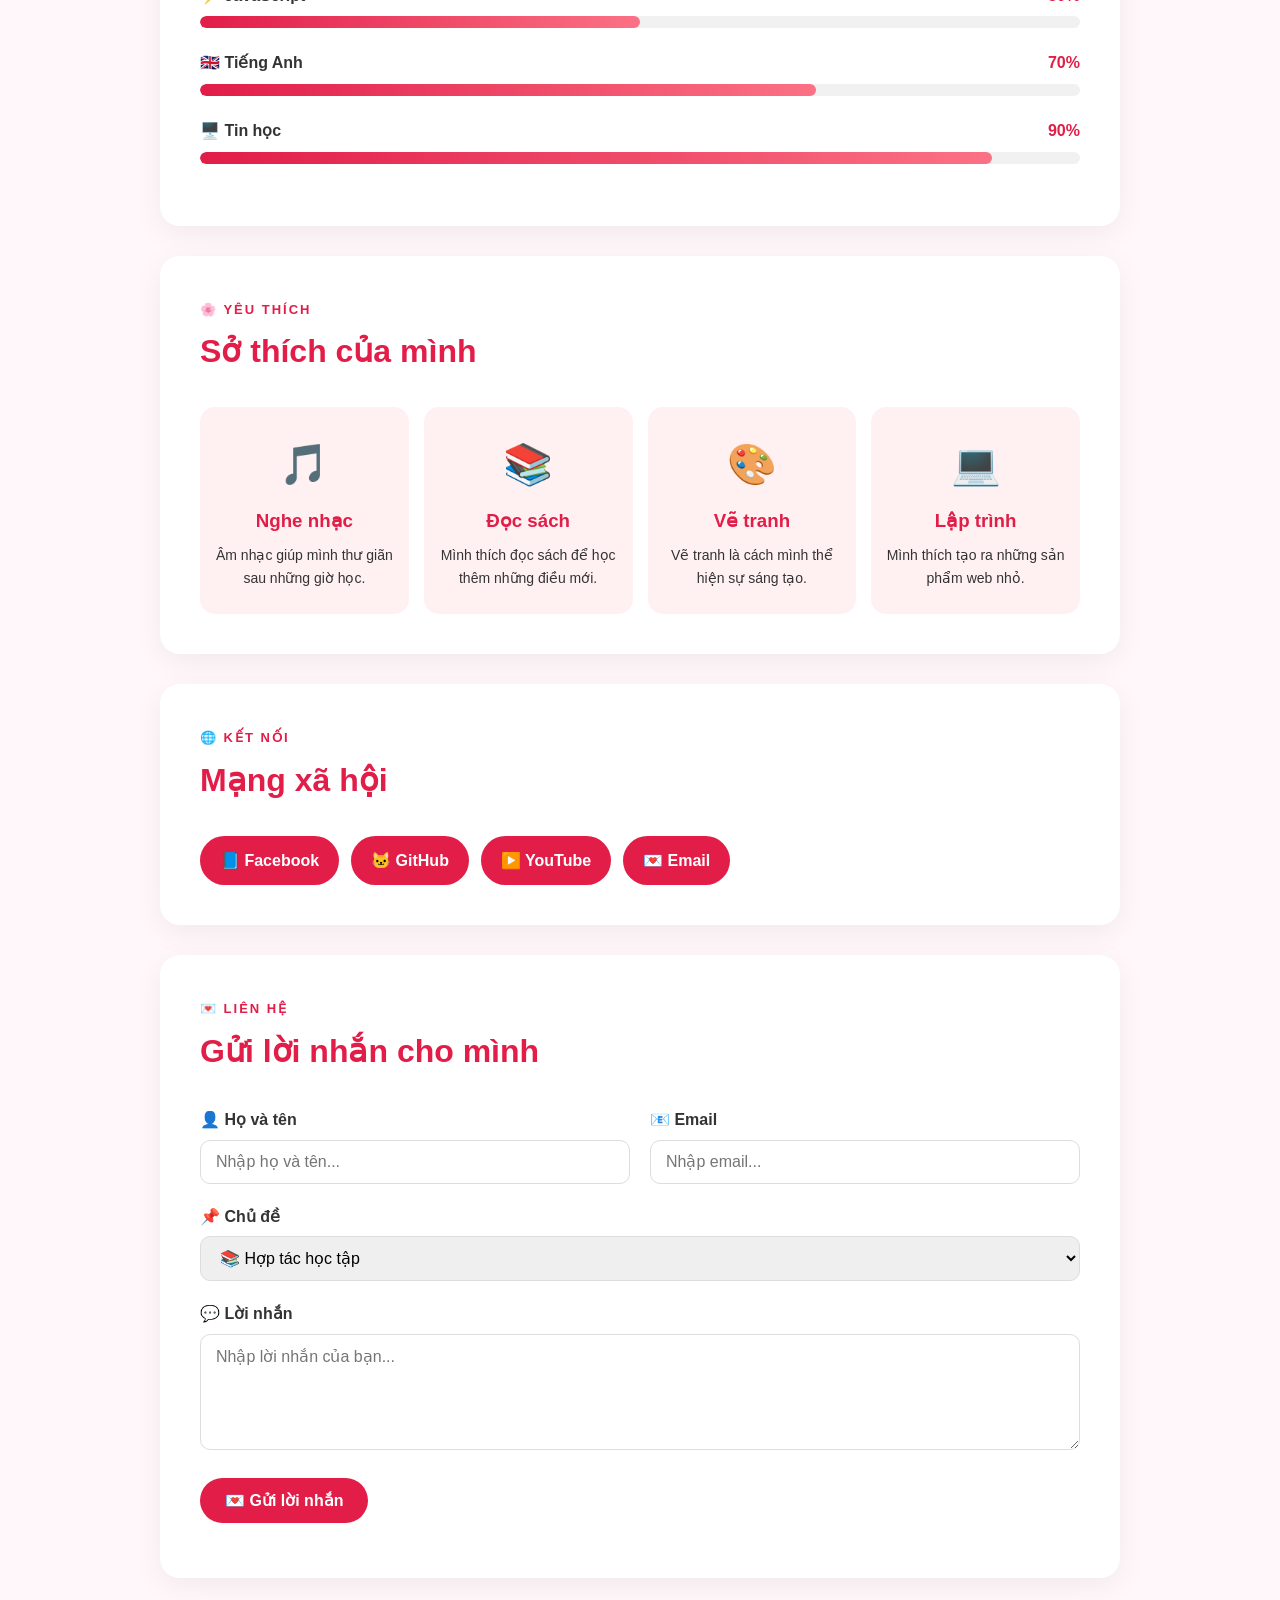
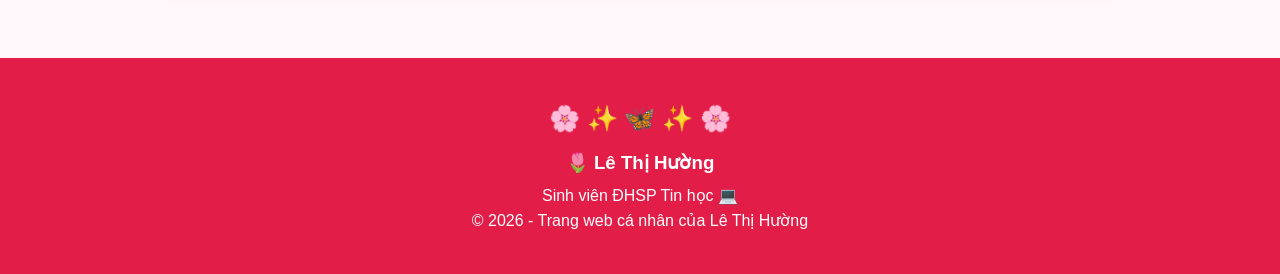
==== commit 4c9f339a: "Add files via upload" ====
--- a/index.html
+++ b/index.html
@@ -155,7 +155,7 @@
 
 <div class="social">
 <a href="https://www.facebook.com/share/1BS9uorvmJ/" target="_blank">📘 Facebook</a>
-<a href="https://github.com" target="_blank">🐱 GitHub</a>
+<a href="https://github.com/LeThiHuong2005/LeThiHuong2505.github.io" target="_blank">🐱 GitHub</a>
 <a href="https://www.youtube.com/@L%C3%AATh%E1%BB%8BH%C6%B0%E1%BB%9Dng-g9j" target="_blank">▶️ YouTube</a>
 <a href="mailto:huongltb3hh2@gmail.com">💌 Email</a>
 </div>
